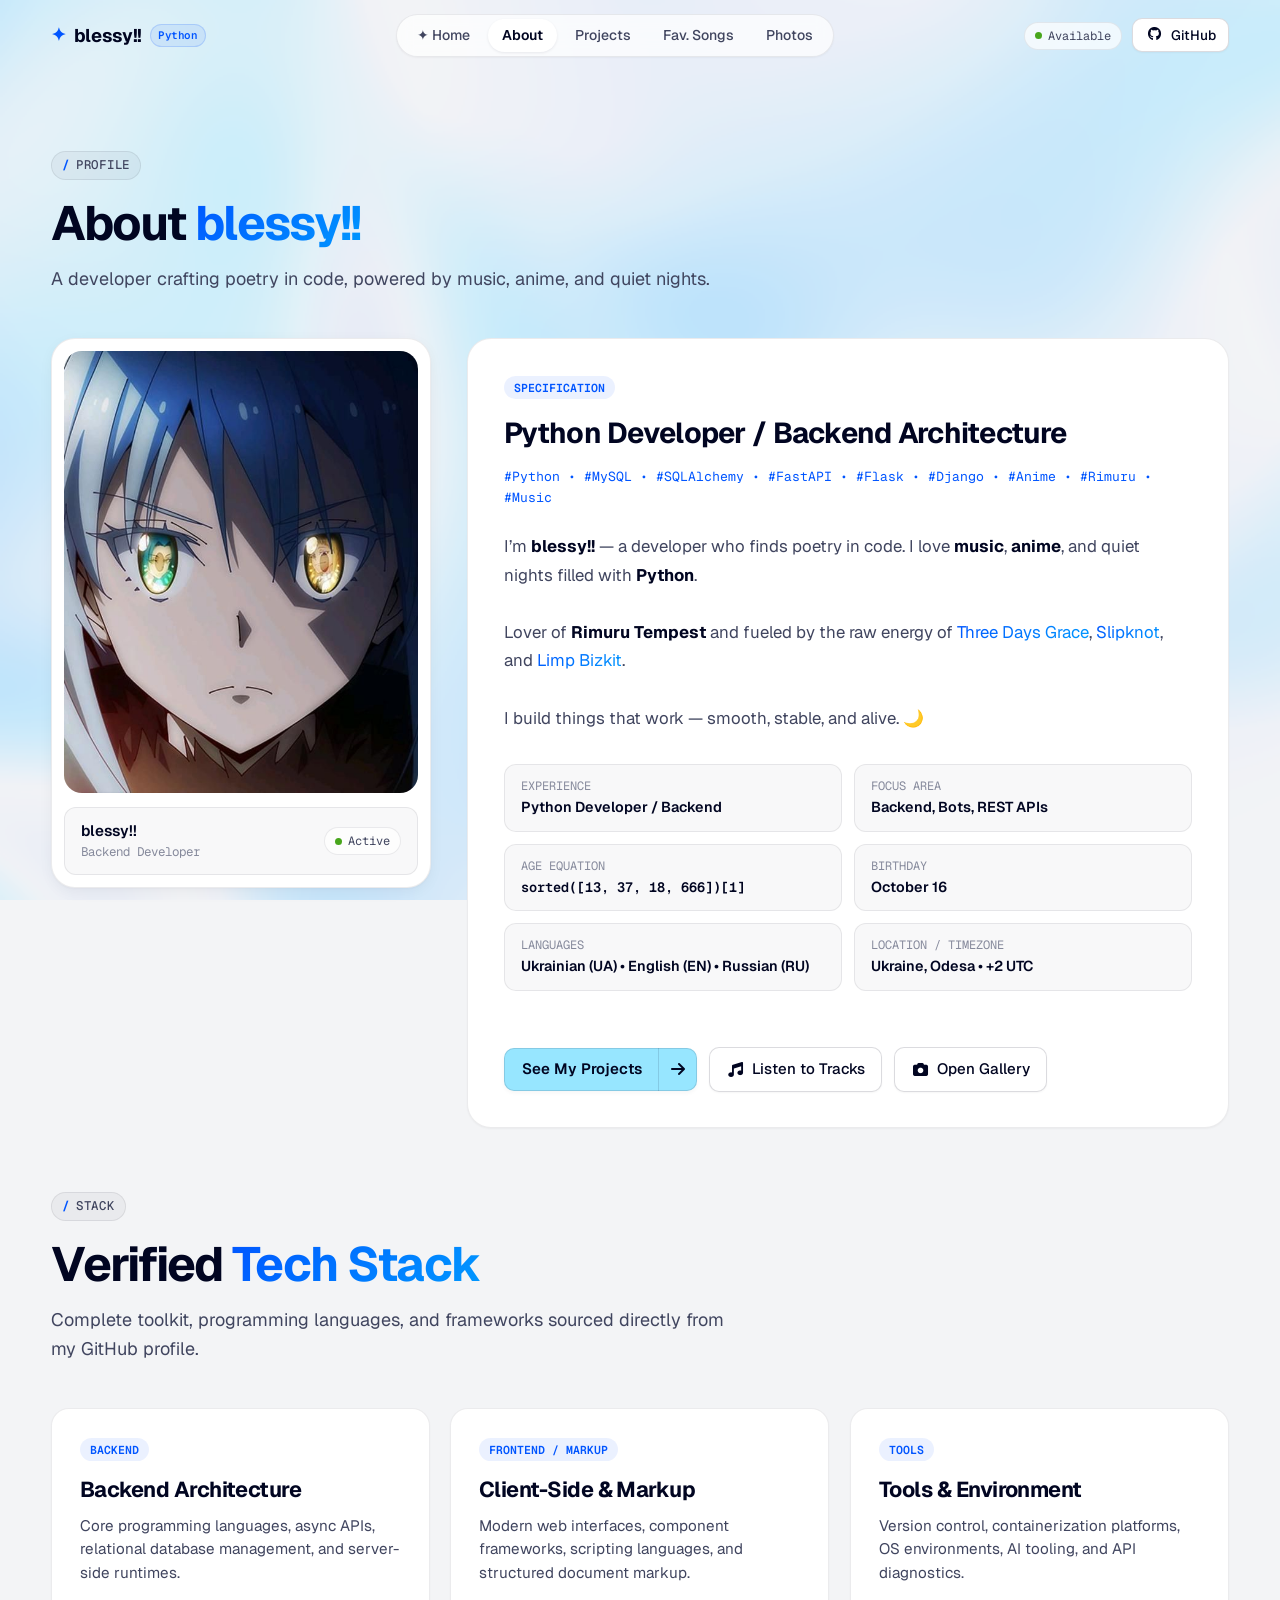
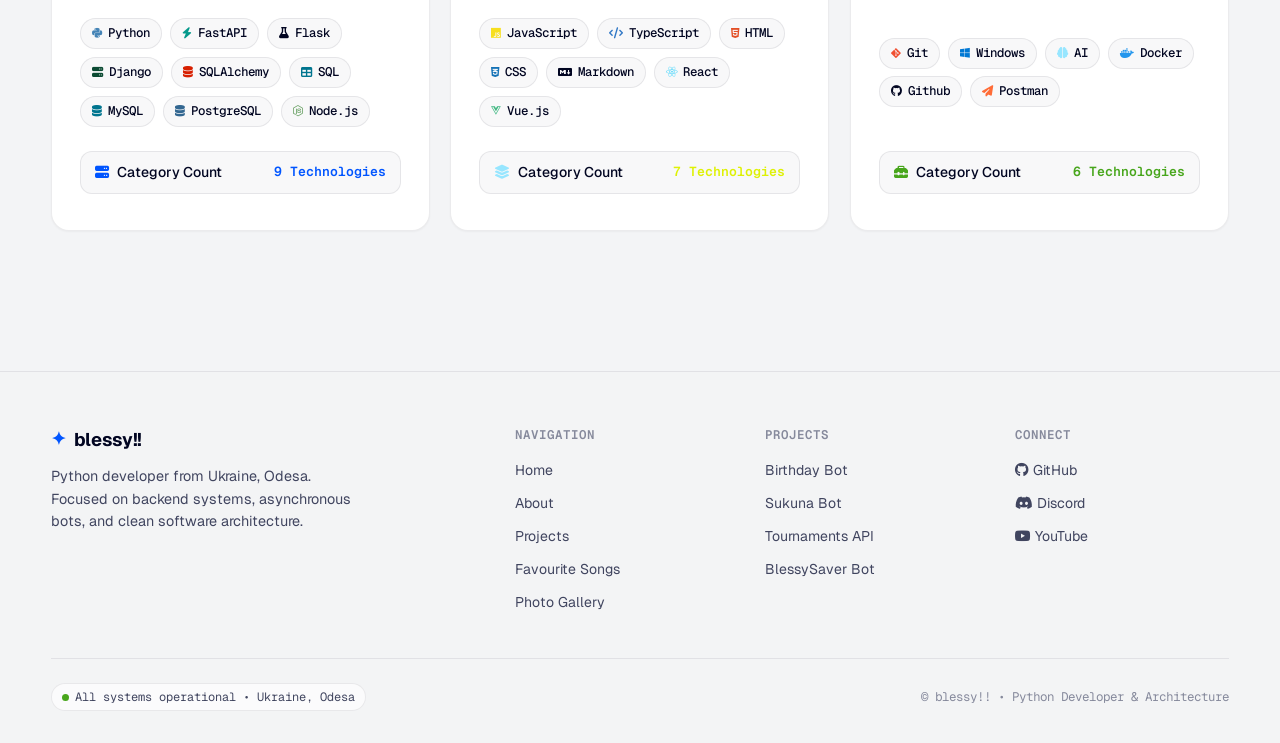
==== about.html @ d5ffc6f5 "first commit" ====
<!DOCTYPE html>
<html lang="ru">
<head>
  <meta charset="utf-8" />
  <meta name="viewport" content="width=device-width, initial-scale=1" />
  <link rel="icon" type="image/png" href="assets/gallery/favicon.png">
  <title>About • blessy!! — Python Developer</title>
  <meta name="description" content="Biography, core stack, and background of Python developer blessy!!." />
  <link rel="preconnect" href="https://fonts.googleapis.com">
  <link rel="preconnect" href="https://fonts.gstatic.com" crossorigin>
  <link href="https://fonts.googleapis.com/css2?family=Geist+Mono:wght@400;600&family=Geist:wght@400;500;600;700;800&display=swap" rel="stylesheet">
  <link rel="stylesheet" href="style.css" />
  <link rel="stylesheet" href="https://cdnjs.cloudflare.com/ajax/libs/font-awesome/6.5.0/css/all.min.css">
</head>
<body>
  <canvas id="bg-canvas" aria-hidden="true"></canvas>

  <header class="site-header">
    <div class="container nav">
      <a href="index.html" class="brand">
        <span class="brand-symbol">✦</span>
        <span>blessy!!</span>
        <span class="brand-badge">Python</span>
      </a>

      <button class="burger" aria-label="Открыть меню">
        <span></span><span></span><span></span>
      </button>

      <ul class="nav-links">
        <li><a class="nav-link" href="index.html">✦ Home</a></li>
        <li><a class="nav-link active" href="about.html">About</a></li>
        <li><a class="nav-link" href="projects.html">Projects</a></li>
        <li><a class="nav-link" href="songs.html">Fav. Songs</a></li>
        <li><a class="nav-link" href="gallery.html">Photos</a></li>
      </ul>

      <div class="nav-right">
        <div class="nav-status">
          <span class="pulse-dot"></span>
          <span>Available</span>
        </div>
        <a href="https://github.com/blxssvdd" target="_blank" rel="noopener" class="ha-outline" style="padding: 6px 12px; font-size: 0.85rem;">
          <span class="ha-outline-icon"><i class="fa-brands fa-github"></i></span>
          <span>GitHub</span>
        </a>
      </div>
    </div>
  </header>

  <main>
    <section class="section">
      <div class="container">
        <div class="section-head">
          <span class="section-tag"><span class="slash">/</span>profile</span>
          <h1 class="section-title">About <span class="accent">blessy!!</span></h1>
          <p class="subtitle">A developer crafting poetry in code, powered by music, anime, and quiet nights.</p>
        </div>

        <div class="about-grid">
          <!-- Left Column: Photo & Quick Status Card -->
          <div class="about-photo-wrapper">
            <div class="about-photo-inner">
              <img src="assets/gallery/94d133b1123334506193a74283335c44.jpg" alt="blessy!! Profile" loading="lazy" decoding="async">
            </div>
            <div class="about-status-card">
              <div>
                <div style="font-weight: 600; font-size: 0.95rem;">blessy!!</div>
                <div style="font-family: var(--font-mono); font-size: 0.78rem; color: var(--text-muted);">Backend Developer</div>
              </div>
              <div class="nav-status">
                <span class="pulse-dot"></span>
                <span>Active</span>
              </div>
            </div>
          </div>

          <!-- Right Column: Info & Facts Bento Card -->
          <div class="about-card">
            <span class="bento-tag">SPECIFICATION</span>
            <h2 style="font-size: 1.8rem; font-weight: 700; letter-spacing: -0.025em; margin-bottom: 12px;">
              Python Developer / Backend Architecture
            </h2>

            <div class="about-tags">
              #Python • #MySQL • #SQLAlchemy • #FastAPI • #Flask • #Django • #Anime • #Rimuru • #Music
            </div>

            <div class="about-bio">
              I’m <strong>blessy!!</strong> — a developer who finds poetry in code.
              I love <strong>music</strong>, <strong>anime</strong>, and quiet nights filled with <strong>Python</strong>.
              <br><br>
              Lover of <strong>Rimuru Tempest</strong> and fueled by the raw energy of
              <span class="accent">Three Days Grace</span>, <span class="accent">Slipknot</span>, and <span class="accent">Limp Bizkit</span>.
              <br><br>
              I build things that work — smooth, stable, and alive. 🌙
            </div>

            <!-- Structured Facts Grid -->
            <ul class="facts-grid">
              <li class="fact-item">
                <div class="fact-label">Experience</div>
                <div class="fact-val">Python Developer / Backend</div>
              </li>
              <li class="fact-item">
                <div class="fact-label">Focus Area</div>
                <div class="fact-val">Backend, Bots, REST APIs</div>
              </li>
              <li class="fact-item">
                <div class="fact-label">Age Equation</div>
                <div class="fact-val" style="font-family: var(--font-mono); font-size: 0.85rem;">sorted([13, 37, 18, 666])[1]</div>
              </li>
              <li class="fact-item">
                <div class="fact-label">Birthday</div>
                <div class="fact-val">October 16</div>
              </li>
              <li class="fact-item">
                <div class="fact-label">Languages</div>
                <div class="fact-val">Ukrainian (UA) • English (EN) • Russian (RU)</div>
              </li>
              <li class="fact-item">
                <div class="fact-label">Location / Timezone</div>
                <div class="fact-val">Ukraine, Odesa • +2 UTC</div>
              </li>
            </ul>

            <div class="ha-row" style="margin-top: 28px;">
              <a href="projects.html" class="ha-split">
                <span class="ha-main"><span>See My Projects</span></span>
                <span class="ha-divider" aria-hidden="true"></span>
                <span class="ha-caret" style="pointer-events: none;"><i class="fa-solid fa-arrow-right"></i></span>
              </a>
              <a href="songs.html" class="ha-outline">
                <span class="ha-outline-icon"><i class="fa-solid fa-music"></i></span>
                <span>Listen to Tracks</span>
              </a>
              <a href="gallery.html" class="ha-outline">
                <span class="ha-outline-icon"><i class="fa-solid fa-camera"></i></span>
                <span>Open Gallery</span>
              </a>
            </div>
          </div>
        </div>

        <!-- Verified Tech Stack Section (from GitHub Profile) -->
        <div style="margin-top: 64px;" id="stack">
          <div class="section-head">
            <span class="section-tag"><span class="slash">/</span>stack</span>
            <h2 class="section-title">Verified <span class="accent">Tech Stack</span></h2>
            <p class="subtitle">Complete toolkit, programming languages, and frameworks sourced directly from my GitHub profile.</p>
          </div>

          <div class="bento-grid">
            <!-- 1. BACKEND (9 technologies) -->
            <div class="bento-card col-4">
              <div class="bento-header">
                <span class="bento-tag">BACKEND</span>
                <h3 class="bento-title">Backend Architecture</h3>
                <p class="bento-desc">Core programming languages, async APIs, relational database management, and server-side runtimes.</p>
              </div>
              <div class="pill-cloud">
                <span class="tech-pill"><i class="fa-brands fa-python" style="color: #4584b6;"></i> Python</span>
                <span class="tech-pill"><i class="fa-solid fa-bolt" style="color: #05998b;"></i> FastAPI</span>
                <span class="tech-pill"><i class="fa-solid fa-flask" style="color: var(--text-main);"></i> Flask</span>
                <span class="tech-pill"><i class="fa-solid fa-server" style="color: #0c4b33;"></i> Django</span>
                <span class="tech-pill"><i class="fa-solid fa-database" style="color: #d71f00;"></i> SQLAlchemy</span>
                <span class="tech-pill"><i class="fa-solid fa-table" style="color: #00758f;"></i> SQL</span>
                <span class="tech-pill"><i class="fa-solid fa-database" style="color: #00758f;"></i> MySQL</span>
                <span class="tech-pill"><i class="fa-solid fa-database" style="color: #336791;"></i> PostgreSQL</span>
                <span class="tech-pill"><i class="fa-brands fa-node-js" style="color: #68a063;"></i> Node.js</span>
              </div>
              <div class="metric-row" style="margin-top: 24px;">
                <span class="metric-name"><i class="fa-solid fa-server" style="color: var(--accent-blue);"></i> Category Count</span>
                <span class="metric-val blue">9 Technologies</span>
              </div>
            </div>

            <!-- 2. FRONTEND / MARKUP (7 technologies) -->
            <div class="bento-card col-4">
              <div class="bento-header">
                <span class="bento-tag">FRONTEND / MARKUP</span>
                <h3 class="bento-title">Client-Side & Markup</h3>
                <p class="bento-desc">Modern web interfaces, component frameworks, scripting languages, and structured document markup.</p>
              </div>
              <div class="pill-cloud">
                <span class="tech-pill"><i class="fa-brands fa-js" style="color: #f7df1e;"></i> JavaScript</span>
                <span class="tech-pill"><i class="fa-solid fa-code" style="color: #3178c6;"></i> TypeScript</span>
                <span class="tech-pill"><i class="fa-brands fa-html5" style="color: #e34f26;"></i> HTML</span>
                <span class="tech-pill"><i class="fa-brands fa-css3-alt" style="color: #1572b6;"></i> CSS</span>
                <span class="tech-pill"><i class="fa-brands fa-markdown" style="color: var(--text-main);"></i> Markdown</span>
                <span class="tech-pill"><i class="fa-brands fa-react" style="color: #61dafb;"></i> React</span>
                <span class="tech-pill"><i class="fa-brands fa-vuejs" style="color: #42b883;"></i> Vue.js</span>
              </div>
              <div class="metric-row" style="margin-top: 24px;">
                <span class="metric-name"><i class="fa-solid fa-layer-group" style="color: var(--accent-cyan);"></i> Category Count</span>
                <span class="metric-val lime">7 Technologies</span>
              </div>
            </div>

            <!-- 3. TOOLS (6 technologies) -->
            <div class="bento-card col-4">
              <div class="bento-header">
                <span class="bento-tag">TOOLS</span>
                <h3 class="bento-title">Tools & Environment</h3>
                <p class="bento-desc">Version control, containerization platforms, OS environments, AI tooling, and API diagnostics.</p>
              </div>
              <div class="pill-cloud">
                <span class="tech-pill"><i class="fa-brands fa-git-alt" style="color: #f05032;"></i> Git</span>
                <span class="tech-pill"><i class="fa-brands fa-windows" style="color: #0078d4;"></i> Windows</span>
                <span class="tech-pill"><i class="fa-solid fa-brain" style="color: var(--accent-cyan);"></i> AI</span>
                <span class="tech-pill"><i class="fa-brands fa-docker" style="color: #2496ed;"></i> Docker</span>
                <span class="tech-pill"><i class="fa-brands fa-github" style="color: var(--text-main);"></i> Github</span>
                <span class="tech-pill"><i class="fa-solid fa-paper-plane" style="color: #ff6c37;"></i> Postman</span>
              </div>
              <div class="metric-row" style="margin-top: 24px;">
                <span class="metric-name"><i class="fa-solid fa-toolbox" style="color: var(--accent-green);"></i> Category Count</span>
                <span class="metric-val green">6 Technologies</span>
              </div>
            </div>
          </div>
        </div>
      </div>
    </section>
  </main>

  <!-- Lightbox Viewer -->
  <div class="lightbox" id="lightbox" aria-hidden="true" role="dialog" aria-label="Просмотр фотографии">
    <button class="lb-close" aria-label="Закрыть просмотр"><i class="fa-solid fa-xmark"></i></button>
    <div class="lb-stage">
      <img class="lb-img" src="" alt="Enlarged photo">
      <div class="lb-info">
        <div class="lb-counter"></div>
        <div class="lb-caption"></div>
      </div>
    </div>
  </div>

  <footer class="site-footer">
    <div class="container">
      <div class="footer-grid">
        <div class="footer-brand">
          <a href="index.html" class="brand">
            <span class="brand-symbol">✦</span>
            <span>blessy!!</span>
          </a>
          <p class="footer-bio">
            Python developer from Ukraine, Odesa. Focused on backend systems, asynchronous bots, and clean software architecture.
          </p>
        </div>

        <div>
          <h4 class="footer-title">Navigation</h4>
          <ul class="footer-links">
            <li><a href="index.html">Home</a></li>
            <li><a href="about.html">About</a></li>
            <li><a href="projects.html">Projects</a></li>
            <li><a href="songs.html">Favourite Songs</a></li>
            <li><a href="gallery.html">Photo Gallery</a></li>
          </ul>
        </div>

        <div>
          <h4 class="footer-title">Projects</h4>
          <ul class="footer-links">
            <li><a href="https://t.me/BirthdayCountdownBot_bot" target="_blank" rel="noopener">Birthday Bot</a></li>
            <li><a href="https://discord.com/oauth2/authorize?client_id=1094355452797669436" target="_blank" rel="noopener">Sukuna Bot</a></li>
            <li><a href="https://github.com/blxssvdd/Tournaments-Manager-API" target="_blank" rel="noopener">Tournaments API</a></li>
            <li><a href="https://t.me/blessysaver_bot" target="_blank" rel="noopener">BlessySaver Bot</a></li>
          </ul>
        </div>

        <div>
          <h4 class="footer-title">Connect</h4>
          <ul class="footer-links">
            <li><a href="https://github.com/blxssvdd" target="_blank" rel="noopener"><i class="fa-brands fa-github"></i> GitHub</a></li>
            <li><a href="https://discord.com/users/1007074248621301880" target="_blank" rel="noopener"><i class="fa-brands fa-discord"></i> Discord</a></li>
            <li><a href="https://www.youtube.com/@blxssvdd" target="_blank" rel="noopener"><i class="fa-brands fa-youtube"></i> YouTube</a></li>
          </ul>
        </div>
      </div>

      <div class="footer-bottom">
        <div class="nav-status">
          <span class="pulse-dot"></span>
          <span>All systems operational • Ukraine, Odesa</span>
        </div>
        <div class="footer-meta">
          <span>© blessy!! • Python Developer & Architecture</span>
        </div>
      </div>
    </div>
  </footer>

  <script src="script.js"></script>
</body>
</html>
---- style.css ----
/* ==========================================================================
   blessy!! • Portfolio Design System
   ========================================================================== */

@import url('https://fonts.googleapis.com/css2?family=Geist+Mono:wght@400;600&family=Geist:wght@400;500;600;700;800&display=swap');

:root {
  /* Color Tokens */
  --bg-canvas: #f3f4f6;
  --bg-page: #f3f4f6;
  --surface: #ffffff;
  --surface-alt: #f8f8f9;
  --surface-subtle: #f0f2f5;
  --surface-dark: #010521;
  --surface-dark-card: #0d122b;
  --surface-dark-border: rgba(255, 255, 255, 0.1);

  /* Typography Colors */
  --text-main: #010521;
  --text-secondary: #40455f;
  --text-muted: #868a9c;
  --text-light: #ffffff;
  --text-light-muted: #9ba1b6;

  /* Accent Tokens */
  --accent-cyan: #97e6ff;
  --accent-cyan-soft: #c7dbff;
  --accent-blue: #0055ff;
  --accent-blue-deep: #0041be;
  --accent-green: #48a61c;
  --accent-green-glow: rgba(72, 166, 28, 0.35);
  --accent-lime: #def105;
  --accent-orange: #ff3f1d;

  /* Borders & Dividers */
  --border: rgba(1, 5, 33, 0.08);
  --border-subtle: rgba(1, 5, 33, 0.04);
  --border-strong: rgba(1, 5, 33, 0.14);

  /* Shadows */
  --shadow-sm: 0 1px 2px rgba(1, 5, 33, 0.04);
  --shadow-md: 0 4px 16px -2px rgba(1, 5, 33, 0.06), 0 1px 3px rgba(1, 5, 33, 0.04);
  --shadow-lg: 0 12px 36px -6px rgba(1, 5, 33, 0.09), 0 2px 6px rgba(1, 5, 33, 0.04);
  --shadow-mockup: 0 25px 60px -15px rgba(1, 5, 33, 0.18), 0 0 0 1px rgba(1, 5, 33, 0.08);

  /* Radiuses */
  --radius-xs: 6px;
  --radius-sm: 8px;
  --radius-md: 12px;
  --radius-lg: 18px;
  --radius-xl: 24px;
  --radius-pill: 9999px;

  /* Transitions */
  --ease-spring: cubic-bezier(0.16, 1, 0.3, 1);
  --transition-fast: 0.15s ease;
  --transition-normal: 0.25s var(--ease-spring);
  --transition-smooth: 0.4s var(--ease-spring);

  /* Font Families */
  --font-sans: 'Geist', -apple-system, BlinkMacSystemFont, 'Segoe UI', Roboto, 'Inter', sans-serif;
  --font-mono: 'Geist Mono', 'SFMono-Regular', Consolas, 'Liberation Mono', Menlo, monospace;
}

/* Reset & Box Sizing */
*, *::before, *::after {
  box-sizing: border-box;
  margin: 0;
  padding: 0;
}

html {
  font-size: 16px;
  scroll-behavior: smooth;
  -webkit-font-smoothing: antialiased;
  -moz-osx-font-smoothing: grayscale;
}

body {
  min-height: 100vh;
  background-color: var(--bg-canvas);
  color: var(--text-main);
  font-family: var(--font-sans);
  line-height: 1.5;
  overflow-x: hidden;
  position: relative;
}

/* Background Canvas: Optimized WebGL Wave Shader */
#bg-canvas {
  position: fixed;
  inset: 0;
  width: 100vw;
  height: 100vh;
  z-index: 0;
  pointer-events: none;
  opacity: 0.75;
  image-rendering: auto;
  transform: translateZ(0);
  will-change: transform;
}

main, header, footer, .section {
  position: relative;
  z-index: 1;
}

a {
  color: inherit;
  text-decoration: none;
}

button {
  font-family: inherit;
  border: none;
  background: none;
  cursor: pointer;
}

img {
  max-width: 100%;
  height: auto;
  display: block;
}

/* Layout Container */
.container {
  width: min(1180px, 92%);
  margin: 0 auto;
}

.section {
  padding: 80px 0;
}

@media (max-width: 768px) {
  .section {
    padding: 56px 0;
  }
}

/* Section Header & Chips */
.section-tag {
  display: inline-flex;
  align-items: center;
  gap: 6px;
  font-family: var(--font-mono);
  font-size: 0.78rem;
  font-weight: 500;
  text-transform: uppercase;
  letter-spacing: 0.06em;
  color: var(--text-secondary);
  background: rgba(1, 5, 33, 0.04);
  border: 1px solid var(--border);
  padding: 4px 10px;
  border-radius: var(--radius-pill);
  margin-bottom: 16px;
}

.section-tag .slash {
  color: var(--accent-blue);
  font-weight: 700;
}

.section-head {
  margin-bottom: 44px;
}

.section-head.center {
  text-align: center;
}

.section-head.center .section-tag {
  margin-left: auto;
  margin-right: auto;
}

.section-title, .fx-title {
  font-size: clamp(2rem, 4vw, 3rem);
  font-weight: 700;
  letter-spacing: -0.035em;
  line-height: 1.15;
  color: var(--text-main);
  margin-bottom: 14px;
}

.subtitle {
  font-size: 1.125rem;
  color: var(--text-secondary);
  max-width: 680px;
  line-height: 1.6;
}

.section-head.center .subtitle {
  margin-left: auto;
  margin-right: auto;
}

.accent {
  color: var(--accent-blue);
  background: linear-gradient(135deg, var(--accent-blue) 0%, #0099ff 100%);
  -webkit-background-clip: text;
  -webkit-text-fill-color: transparent;
}

/* ==========================================================================
   Navigation Header (Floating Glass Navbar)
   ========================================================================== */
.site-header {
  position: sticky;
  top: 0;
  z-index: 100;
  padding: 14px 0;
  transition: padding var(--transition-normal);
  transform: translateZ(0);
  will-change: transform;
}

.site-header::before {
  content: "";
  position: absolute;
  inset: 0;
  background: rgba(243, 244, 246, 0.82);
  backdrop-filter: blur(18px) saturate(160%);
  -webkit-backdrop-filter: blur(18px) saturate(160%);
  border-bottom: 1px solid var(--border);
  z-index: -1;
  opacity: 0;
  transition: opacity var(--transition-fast);
  transform: translateZ(0);
}

body.scrolled .site-header::before {
  opacity: 1;
}

body.scrolled .site-header {
  padding: 10px 0;
}

.nav {
  display: flex;
  align-items: center;
  justify-content: space-between;
}

.brand {
  display: inline-flex;
  align-items: center;
  gap: 8px;
  font-weight: 700;
  font-size: 1.15rem;
  letter-spacing: -0.02em;
  color: var(--text-main);
  transition: opacity var(--transition-fast);
}

.brand:hover {
  opacity: 0.8;
}

.brand-symbol {
  color: var(--accent-blue);
  font-size: 1.1rem;
}

.brand-badge {
  font-family: var(--font-mono);
  font-size: 0.68rem;
  font-weight: 600;
  padding: 2px 7px;
  background: rgba(0, 85, 255, 0.08);
  color: var(--accent-blue);
  border: 1px solid rgba(0, 85, 255, 0.16);
  border-radius: var(--radius-pill);
}

/* Center Navigation Pill Container */
.nav-links {
  display: flex;
  align-items: center;
  gap: 4px;
  list-style: none;
  background: rgba(255, 255, 255, 0.7);
  border: 1px solid var(--border);
  padding: 4px 6px;
  border-radius: var(--radius-pill);
  box-shadow: var(--shadow-sm);
  backdrop-filter: blur(8px);
}

.nav-link {
  display: inline-flex;
  align-items: center;
  gap: 6px;
  font-size: 0.88rem;
  font-weight: 500;
  color: var(--text-secondary);
  padding: 6px 14px;
  border-radius: var(--radius-pill);
  transition: color var(--transition-fast), background-color var(--transition-fast);
}

.nav-link:hover {
  color: var(--text-main);
  background: rgba(1, 5, 33, 0.04);
}

.nav-link.active {
  color: var(--text-main);
  background: var(--surface);
  box-shadow: 0 1px 3px rgba(1, 5, 33, 0.08);
  font-weight: 600;
}

.nav-right {
  display: flex;
  align-items: center;
  gap: 10px;
}

.nav-status {
  display: inline-flex;
  align-items: center;
  gap: 6px;
  font-family: var(--font-mono);
  font-size: 0.75rem;
  color: var(--text-secondary);
  padding: 4px 10px;
  background: rgba(255, 255, 255, 0.7);
  border: 1px solid var(--border);
  border-radius: var(--radius-pill);
}

.pulse-dot {
  width: 7px;
  height: 7px;
  border-radius: 50%;
  background-color: var(--accent-green);
  box-shadow: 0 0 0 0 var(--accent-green-glow);
  animation: pulseGreen 2s infinite;
}

@keyframes pulseGreen {
  0% {
    box-shadow: 0 0 0 0 var(--accent-green-glow);
  }
  70% {
    box-shadow: 0 0 0 6px rgba(72, 166, 28, 0);
  }
  100% {
    box-shadow: 0 0 0 0 rgba(72, 166, 28, 0);
  }
}

/* Burger Toggle for Mobile */
.burger {
  display: none;
  flex-direction: column;
  justify-content: center;
  align-items: center;
  width: 40px;
  height: 40px;
  background: var(--surface);
  border: 1px solid var(--border);
  border-radius: var(--radius-sm);
  gap: 5px;
  cursor: pointer;
  z-index: 105;
}

.burger span {
  display: block;
  width: 18px;
  height: 2px;
  background-color: var(--text-main);
  border-radius: 2px;
  transition: transform var(--transition-fast), opacity var(--transition-fast);
}

.burger.active span:nth-child(1) {
  transform: translateY(7px) rotate(45deg);
}
.burger.active span:nth-child(2) {
  opacity: 0;
}
.burger.active span:nth-child(3) {
  transform: translateY(-7px) rotate(-45deg);
}

@media (max-width: 860px) {
  .burger {
    display: flex;
  }

  .nav-right .nav-status {
    display: none;
  }

  .nav-links {
    position: fixed;
    top: 70px;
    left: 4%;
    right: 4%;
    flex-direction: column;
    align-items: stretch;
    background: rgba(255, 255, 255, 0.98);
    backdrop-filter: blur(24px);
    border: 1px solid var(--border-strong);
    border-radius: var(--radius-lg);
    box-shadow: var(--shadow-lg);
    padding: 12px;
    gap: 4px;
    opacity: 0;
    pointer-events: none;
    transform: translateY(-10px);
    transition: transform var(--transition-normal), opacity var(--transition-normal);
    z-index: 99;
  }

  .nav-links.open {
    opacity: 1;
    pointer-events: auto;
    transform: translateY(0);
  }

  .nav-link {
    padding: 12px 16px;
    border-radius: var(--radius-md);
    font-size: 1rem;
  }
}

/* ==========================================================================
   Signature Action Buttons (.ha-split, .ha-outline, etc.)
   ========================================================================== */
.ha-row {
  display: inline-flex;
  align-items: center;
  gap: 12px;
  flex-wrap: wrap;
}

/* Split Button (Cyan hero button with platform caret) */
.ha-split {
  position: relative;
  display: inline-flex;
  align-items: stretch;
  border-radius: 10px;
  background-color: var(--accent-cyan);
  box-shadow: inset 0 0 0 1px rgba(1, 5, 33, 0.12), 0 2px 4px rgba(1, 5, 33, 0.04);
  transition: transform var(--transition-fast), background-color var(--transition-fast), box-shadow var(--transition-fast);
  will-change: transform;
}

.ha-split:hover {
  background-color: #8be1ff;
  box-shadow: inset 0 0 0 1px rgba(1, 5, 33, 0.18), 0 4px 12px rgba(151, 230, 255, 0.4);
  transform: translateY(-1px);
}

.ha-main {
  display: flex;
  align-items: center;
  gap: 8px;
  padding: 10px 16px 10px 18px;
  text-decoration: none;
  font-weight: 600;
  font-size: 0.94rem;
  color: var(--text-main);
  border-radius: 10px 0 0 10px;
}

.ha-divider {
  width: 1px;
  background-color: rgba(1, 5, 33, 0.12);
}

.ha-caret {
  display: flex;
  align-items: center;
  justify-content: center;
  padding: 0 12px;
  background: transparent;
  cursor: pointer;
  border-radius: 0 10px 10px 0;
  transition: background-color var(--transition-fast);
}

.ha-caret:hover {
  background-color: rgba(1, 5, 33, 0.06);
}

.ha-caret svg {
  fill: var(--text-main);
  transition: transform var(--transition-fast);
}

.ha-caret.active svg {
  transform: rotate(180deg);
}

/* Dropdown Menu for Caret */
.ha-menu {
  position: absolute;
  top: calc(100% + 8px);
  left: 0;
  min-width: 200px;
  background: var(--surface);
  border: 1px solid var(--border-strong);
  border-radius: var(--radius-md);
  box-shadow: var(--shadow-lg);
  padding: 6px;
  display: none;
  flex-direction: column;
  gap: 2px;
  z-index: 50;
  animation: fadeInMenu 0.18s ease-out;
}

.ha-menu.open {
  display: flex;
}

@keyframes fadeInMenu {
  from { opacity: 0; transform: translateY(-4px); }
  to { opacity: 1; transform: translateY(0); }
}

.ha-menu-item {
  display: flex;
  align-items: center;
  gap: 10px;
  padding: 8px 12px;
  font-size: 0.88rem;
  font-weight: 500;
  color: var(--text-main);
  border-radius: var(--radius-xs);
  transition: background-color var(--transition-fast);
}

.ha-menu-item:hover {
  background: rgba(1, 5, 33, 0.05);
}

.ha-menu-item i {
  width: 16px;
  text-align: center;
  color: var(--accent-blue);
}

/* Outline Button (.ha-outline) */
.ha-outline {
  display: inline-flex;
  align-items: center;
  gap: 8px;
  padding: 10px 16px;
  background: var(--surface);
  border: 1px solid var(--border-strong);
  border-radius: 10px;
  font-size: 0.94rem;
  font-weight: 500;
  color: var(--text-main);
  box-shadow: var(--shadow-sm);
  transition: transform var(--transition-fast), background-color var(--transition-fast), border-color var(--transition-fast), box-shadow var(--transition-fast);
  will-change: transform;
}

.ha-outline:hover {
  background: var(--surface-alt);
  border-color: rgba(1, 5, 33, 0.22);
  transform: translateY(-1px);
  box-shadow: 0 4px 12px rgba(1, 5, 33, 0.06);
}

.ha-outline-icon {
  display: flex;
  align-items: center;
  justify-content: center;
  width: 18px;
  height: 18px;
}

.ha-outline-icon svg, .ha-outline-icon i {
  color: var(--text-main);
}

/* Secondary & Ghost Buttons */
.btn {
  display: inline-flex;
  align-items: center;
  justify-content: center;
  gap: 8px;
  padding: 9px 18px;
  font-size: 0.92rem;
  font-weight: 600;
  border-radius: 10px;
  background: var(--text-main);
  color: var(--surface);
  border: 1px solid transparent;
  transition: transform var(--transition-fast), background-color var(--transition-fast);
  will-change: transform;
}

.btn:hover {
  background: #101638;
  transform: translateY(-1px);
}

.btn.ghost {
  background: var(--surface);
  color: var(--text-main);
  border: 1px solid var(--border-strong);
  box-shadow: var(--shadow-sm);
}

.btn.ghost:hover {
  background: var(--surface-alt);
  border-color: rgba(1, 5, 33, 0.22);
}

.btn.accent-btn {
  background: var(--accent-cyan);
  color: var(--text-main);
  border: 1px solid rgba(1, 5, 33, 0.12);
}

.btn.accent-btn:hover {
  background: #8be1ff;
}

.icon-btn {
  display: inline-flex;
  align-items: center;
  gap: 8px;
  padding: 8px 14px;
  border-radius: var(--radius-pill);
  font-size: 0.88rem;
  font-weight: 500;
  color: var(--text-secondary);
  background: var(--surface);
  border: 1px solid var(--border);
  box-shadow: var(--shadow-sm);
  transition: transform var(--transition-fast), color var(--transition-fast), border-color var(--transition-fast);
  will-change: transform;
}

.icon-btn:hover {
  color: var(--text-main);
  border-color: rgba(1, 5, 33, 0.2);
  transform: translateY(-1px);
}

/* ==========================================================================
   Hero Section
   ========================================================================== */
.hero-section {
  padding: 70px 0 60px;
  text-align: center;
}

.hero-content {
  max-width: 840px;
  margin: 0 auto 48px;
}

.hero-tag {
  display: inline-flex;
  align-items: center;
  gap: 8px;
  font-family: var(--font-mono);
  font-size: 0.8rem;
  font-weight: 500;
  color: var(--text-secondary);
  background: rgba(255, 255, 255, 0.8);
  border: 1px solid var(--border);
  padding: 5px 14px;
  border-radius: var(--radius-pill);
  margin-bottom: 24px;
  box-shadow: var(--shadow-sm);
}

.hero-title {
  font-size: clamp(2.6rem, 5.8vw, 4.4rem);
  font-weight: 800;
  letter-spacing: -0.04em;
  line-height: 1.08;
  color: var(--text-main);
  margin-bottom: 22px;
}

.hero-title .title-muted {
  color: var(--text-muted);
}

.hero-desc {
  font-size: clamp(1.1rem, 2vw, 1.3rem);
  line-height: 1.55;
  color: var(--text-secondary);
  max-width: 660px;
  margin: 0 auto 32px;
}

.hero-actions {
  display: flex;
  align-items: center;
  justify-content: center;
  gap: 12px;
  flex-wrap: wrap;
  margin-bottom: 24px;
}

.hero-socials {
  display: flex;
  align-items: center;
  justify-content: center;
  gap: 8px;
  flex-wrap: wrap;
}

/* ==========================================================================
   App Mockup Preview Window
   ========================================================================== */
.mockup-container {
  max-width: 1040px;
  margin: 0 auto;
  perspective: 1200px;
}

.mockup-window {
  background: var(--surface-dark);
  border: 1px solid var(--border-strong);
  border-radius: var(--radius-lg);
  box-shadow: var(--shadow-mockup);
  overflow: hidden;
  text-align: left;
  position: relative;
  transition: transform var(--transition-smooth), box-shadow var(--transition-smooth);
  will-change: transform;
}

.mockup-window:hover {
  transform: translateY(-2px);
  box-shadow: 0 32px 70px -15px rgba(1, 5, 33, 0.22), 0 0 0 1px rgba(1, 5, 33, 0.1);
}

.mockup-topbar {
  display: flex;
  align-items: center;
  justify-content: space-between;
  padding: 12px 18px;
  background: rgba(255, 255, 255, 0.04);
  border-bottom: 1px solid var(--surface-dark-border);
}

.mockup-dots {
  display: flex;
  align-items: center;
  gap: 7px;
}

.mockup-dot {
  width: 11px;
  height: 11px;
  border-radius: 50%;
}
.mockup-dot.red { background: #ff5f56; }
.mockup-dot.yellow { background: #ffbd2e; }
.mockup-dot.green { background: #27c93f; }

.mockup-path {
  font-family: var(--font-mono);
  font-size: 0.78rem;
  color: var(--text-light-muted);
  display: flex;
  align-items: center;
  gap: 6px;
  background: rgba(255, 255, 255, 0.06);
  padding: 3px 12px;
  border-radius: var(--radius-pill);
}

.mockup-status {
  font-family: var(--font-mono);
  font-size: 0.75rem;
  color: var(--accent-green);
  display: flex;
  align-items: center;
  gap: 6px;
}

.mockup-body {
  display: grid;
  grid-template-columns: 240px 1fr;
  min-height: 380px;
}

@media (max-width: 820px) {
  .mockup-body {
    grid-template-columns: 1fr;
  }
}

.mockup-sidebar {
  background: rgba(255, 255, 255, 0.02);
  border-right: 1px solid var(--surface-dark-border);
  padding: 18px 16px;
  display: flex;
  flex-direction: column;
  gap: 16px;
}

.mockup-section-label {
  font-family: var(--font-mono);
  font-size: 0.7rem;
  font-weight: 600;
  text-transform: uppercase;
  color: var(--text-light-muted);
  letter-spacing: 0.08em;
  padding-left: 6px;
}

.mockup-nav-item {
  display: flex;
  align-items: center;
  justify-content: space-between;
  padding: 8px 10px;
  font-size: 0.85rem;
  color: #cdd3ea;
  border-radius: var(--radius-xs);
  transition: background-color var(--transition-fast), color var(--transition-fast);
}

.mockup-nav-item:hover, .mockup-nav-item.active {
  background: rgba(255, 255, 255, 0.08);
  color: #ffffff;
}

.mockup-badge {
  font-family: var(--font-mono);
  font-size: 0.68rem;
  padding: 1px 6px;
  border-radius: var(--radius-pill);
  background: rgba(0, 85, 255, 0.2);
  color: var(--accent-cyan);
}

.mockup-main {
  padding: 24px;
  background: #060919;
  display: flex;
  flex-direction: column;
  justify-content: space-between;
}

.mockup-code {
  font-family: var(--font-mono);
  font-size: 0.88rem;
  line-height: 1.7;
  color: #e2e8f0;
}

.code-line {
  display: flex;
  gap: 16px;
}

.code-num {
  color: #4b5563;
  user-select: none;
  min-width: 24px;
  text-align: right;
}

.kw { color: #ff7b72; font-weight: 600; }
.fn { color: #d2a8ff; }
.str { color: #a5d6ff; }
.comment { color: #8b949e; font-style: italic; }
.var { color: #79c0ff; }
.num { color: #def105; }

.mockup-mini-footer {
  margin-top: 24px;
  padding-top: 14px;
  border-top: 1px solid rgba(255, 255, 255, 0.08);
  display: flex;
  align-items: center;
  justify-content: space-between;
  font-family: var(--font-mono);
  font-size: 0.78rem;
  color: var(--text-light-muted);
}

.mockup-mini-footer .stat-pill {
  display: inline-flex;
  align-items: center;
  gap: 6px;
  background: rgba(255, 255, 255, 0.06);
  padding: 3px 10px;
  border-radius: var(--radius-pill);
  color: #fff;
}

/* ==========================================================================
   Bento Grid Layout System
   ========================================================================== */
.bento-grid {
  display: grid;
  grid-template-columns: repeat(12, 1fr);
  gap: 20px;
}

.bento-card {
  background: var(--surface);
  border: 1px solid var(--border);
  border-radius: var(--radius-lg);
  padding: 28px;
  position: relative;
  overflow: hidden;
  box-shadow: var(--shadow-sm);
  transition: transform var(--transition-normal), box-shadow var(--transition-normal), border-color var(--transition-fast);
  will-change: transform;
  display: flex;
  flex-direction: column;
  justify-content: space-between;
}

.bento-card:hover {
  border-color: rgba(1, 5, 33, 0.16);
  box-shadow: var(--shadow-md);
  transform: translateY(-2px);
}

.bento-card-dark {
  background: var(--surface-dark);
  color: var(--text-light);
  border-color: rgba(255, 255, 255, 0.1);
}

.bento-card-dark .bento-title {
  color: #ffffff;
}

.bento-card-dark .bento-desc {
  color: var(--text-light-muted);
}

.bento-card-dark:hover {
  border-color: rgba(255, 255, 255, 0.22);
}

/* Bento Column Spans */
.col-4 { grid-column: span 4; }
.col-5 { grid-column: span 5; }
.col-6 { grid-column: span 6; }
.col-7 { grid-column: span 7; }
.col-8 { grid-column: span 8; }
.col-12 { grid-column: span 12; }

@media (max-width: 960px) {
  .col-4, .col-5, .col-6, .col-7, .col-8 {
    grid-column: span 12;
  }
}

.bento-header {
  margin-bottom: 20px;
}

.bento-tag {
  display: inline-flex;
  align-items: center;
  gap: 6px;
  font-family: var(--font-mono);
  font-size: 0.72rem;
  font-weight: 600;
  text-transform: uppercase;
  color: var(--accent-blue);
  background: rgba(0, 85, 255, 0.08);
  padding: 3px 10px;
  border-radius: var(--radius-pill);
  margin-bottom: 12px;
}

.bento-title {
  font-size: 1.35rem;
  font-weight: 700;
  letter-spacing: -0.025em;
  color: var(--text-main);
  margin-bottom: 8px;
}

.bento-desc {
  font-size: 0.95rem;
  color: var(--text-secondary);
  line-height: 1.55;
}

.bento-visual {
  margin-top: 24px;
}

/* Micro-widgets inside Bento cards */
.metric-row {
  display: flex;
  align-items: center;
  justify-content: space-between;
  padding: 10px 14px;
  background: var(--surface-alt);
  border: 1px solid var(--border);
  border-radius: var(--radius-md);
  margin-bottom: 8px;
  font-size: 0.88rem;
}

.bento-card-dark .metric-row {
  background: rgba(255, 255, 255, 0.04);
  border-color: rgba(255, 255, 255, 0.08);
}

.metric-name {
  font-weight: 500;
  display: flex;
  align-items: center;
  gap: 8px;
}

.metric-val {
  font-family: var(--font-mono);
  font-weight: 600;
  font-size: 0.82rem;
}

.metric-val.green {
  color: var(--accent-green);
}

.metric-val.blue {
  color: var(--accent-blue);
}

.metric-val.lime {
  color: var(--accent-lime);
}

/* Tech Pills Grid */
.pill-cloud {
  display: flex;
  flex-wrap: wrap;
  gap: 8px;
  margin-top: 14px;
}

.tech-pill {
  display: inline-flex;
  align-items: center;
  gap: 6px;
  font-family: var(--font-mono);
  font-size: 0.78rem;
  font-weight: 500;
  padding: 5px 11px;
  background: var(--surface-alt);
  border: 1px solid var(--border);
  border-radius: var(--radius-pill);
  color: var(--text-main);
  transition: transform var(--transition-fast), border-color var(--transition-fast), background-color var(--transition-fast);
  will-change: transform;
}

.tech-pill:hover {
  background: var(--surface);
  border-color: rgba(1, 5, 33, 0.2);
  transform: translateY(-1px);
}

.tech-pill i {
  font-size: 0.9em;
  line-height: 1;
}

/* ==========================================================================
   Projects Section & Cards
   ========================================================================== */
.projects-grid {
  display: grid;
  grid-template-columns: repeat(auto-fill, minmax(340px, 1fr));
  gap: 24px;
}

@media (max-width: 480px) {
  .projects-grid {
    grid-template-columns: 1fr;
  }
}

.project-card {
  background: var(--surface);
  border: 1px solid var(--border);
  border-radius: var(--radius-lg);
  overflow: hidden;
  box-shadow: var(--shadow-sm);
  display: flex;
  flex-direction: column;
  transition: transform var(--transition-normal), box-shadow var(--transition-normal), border-color var(--transition-fast);
  will-change: transform;
  content-visibility: auto;
  contain-intrinsic-size: 0 380px;
}

.project-card:hover {
  border-color: rgba(1, 5, 33, 0.18);
  box-shadow: var(--shadow-lg);
  transform: translateY(-3px);
}

.project-thumb {
  position: relative;
  width: 100%;
  height: 200px;
  background: #0b1120;
  overflow: hidden;
}

.project-thumb img {
  width: 100%;
  height: 100%;
  object-fit: cover;
  transition: transform 0.4s ease;
}

.project-card:hover .project-thumb img {
  transform: scale(1.04);
}

.project-thumb-badge {
  position: absolute;
  top: 12px;
  right: 12px;
  font-family: var(--font-mono);
  font-size: 0.72rem;
  font-weight: 600;
  background: rgba(1, 5, 33, 0.75);
  color: #fff;
  padding: 3px 10px;
  border-radius: var(--radius-pill);
  backdrop-filter: blur(8px);
  border: 1px solid rgba(255, 255, 255, 0.15);
}

.project-body {
  padding: 24px;
  display: flex;
  flex-direction: column;
  flex-grow: 1;
  justify-content: space-between;
}

.project-body h3 {
  font-size: 1.25rem;
  font-weight: 700;
  letter-spacing: -0.02em;
  color: var(--text-main);
  margin-bottom: 8px;
}

.project-body p {
  font-size: 0.92rem;
  color: var(--text-secondary);
  line-height: 1.55;
  margin-bottom: 16px;
  flex-grow: 1;
}

.project-body .tags {
  display: flex;
  flex-wrap: wrap;
  gap: 6px;
  margin-bottom: 20px;
}

.project-body .tags span {
  font-family: var(--font-mono);
  font-size: 0.72rem;
  font-weight: 500;
  color: var(--accent-blue);
  background: rgba(0, 85, 255, 0.06);
  border: 1px solid rgba(0, 85, 255, 0.12);
  padding: 2px 8px;
  border-radius: var(--radius-xs);
}

.project-actions {
  display: flex;
  align-items: center;
  gap: 8px;
  flex-wrap: wrap;
}

/* ==========================================================================
   About Page & Bio Layout
   ========================================================================== */
.about-grid {
  display: grid;
  grid-template-columns: 380px 1fr;
  gap: 36px;
  align-items: start;
}

@media (max-width: 900px) {
  .about-grid {
    grid-template-columns: 1fr;
  }
}

.about-photo-wrapper {
  position: relative;
  background: var(--surface);
  border: 1px solid var(--border);
  border-radius: var(--radius-xl);
  padding: 12px;
  box-shadow: var(--shadow-md);
}

.about-photo-inner {
  border-radius: var(--radius-lg);
  overflow: hidden;
  position: relative;
  aspect-ratio: 4/5;
  background: #010521;
}

.about-photo-inner img {
  width: 100%;
  height: 100%;
  object-fit: cover;
  transition: transform 0.3s ease;
}

.about-photo-inner img:hover {
  transform: scale(1.02);
}

.about-status-card {
  margin-top: 14px;
  background: var(--surface-alt);
  border: 1px solid var(--border);
  border-radius: var(--radius-md);
  padding: 12px 16px;
  display: flex;
  align-items: center;
  justify-content: space-between;
}

.about-card {
  background: var(--surface);
  border: 1px solid var(--border);
  border-radius: var(--radius-xl);
  padding: 36px;
  box-shadow: var(--shadow-sm);
}

@media (max-width: 600px) {
  .about-card {
    padding: 24px;
  }
}

.about-tags {
  font-family: var(--font-mono);
  font-size: 0.82rem;
  color: var(--accent-blue);
  margin-bottom: 24px;
  line-height: 1.6;
}

.facts-grid {
  display: grid;
  grid-template-columns: repeat(2, 1fr);
  gap: 12px;
  margin: 24px 0 28px;
  list-style: none;
}

@media (max-width: 640px) {
  .facts-grid {
    grid-template-columns: 1fr;
  }
}

.fact-item {
  background: var(--surface-alt);
  border: 1px solid var(--border);
  border-radius: var(--radius-md);
  padding: 12px 16px;
  font-size: 0.9rem;
}

.fact-label {
  font-family: var(--font-mono);
  font-size: 0.75rem;
  color: var(--text-muted);
  text-transform: uppercase;
  margin-bottom: 2px;
}

.fact-val {
  font-weight: 600;
  color: var(--text-main);
}

.about-bio {
  font-size: 1.05rem;
  line-height: 1.7;
  color: var(--text-secondary);
  margin-bottom: 32px;
}

.about-bio strong {
  color: var(--text-main);
}

/* ==========================================================================
   Favourite Songs Music Player
   ========================================================================== */
.now-playing-banner {
  background: var(--surface-dark);
  color: #fff;
  border-radius: var(--radius-lg);
  padding: 18px 24px;
  margin-bottom: 36px;
  display: flex;
  align-items: center;
  justify-content: space-between;
  border: 1px solid var(--surface-dark-border);
  box-shadow: var(--shadow-mockup);
  cursor: pointer;
  transition: transform var(--transition-fast), border-color var(--transition-fast);
  will-change: transform;
}

.now-playing-banner:hover {
  border-color: rgba(255, 255, 255, 0.22);
}

.now-playing-left {
  display: flex;
  align-items: center;
  gap: 16px;
}

.now-playing-disc {
  width: 44px;
  height: 44px;
  border-radius: 50%;
  background: radial-gradient(circle, #2d3748 30%, #000 70%);
  border: 2px solid rgba(255, 255, 255, 0.2);
  display: flex;
  align-items: center;
  justify-content: center;
  animation: spinDisc 6s linear infinite;
  animation-play-state: paused;
  will-change: transform;
}

.now-playing-disc.playing {
  animation-play-state: running;
}

@keyframes spinDisc {
  to { transform: rotate(360deg); }
}

.disc-center {
  width: 12px;
  height: 12px;
  background: var(--accent-cyan);
  border-radius: 50%;
}

.now-playing-info h4 {
  font-size: 0.95rem;
  font-weight: 600;
}

.now-playing-info p {
  font-family: var(--font-mono);
  font-size: 0.75rem;
  color: var(--text-light-muted);
}

.songs-category {
  margin-bottom: 48px;
}

.songs-category-head {
  margin-bottom: 20px;
  display: flex;
  align-items: baseline;
  gap: 12px;
  flex-wrap: wrap;
}

.category-title {
  font-size: 1.4rem;
  font-weight: 700;
  letter-spacing: -0.02em;
  color: var(--text-main);
}

.category-note {
  font-size: 0.9rem;
  color: var(--text-secondary);
}

.tracks-grid {
  display: grid;
  grid-template-columns: repeat(auto-fill, minmax(350px, 1fr));
  gap: 16px;
}

@media (max-width: 480px) {
  .tracks-grid {
    grid-template-columns: 1fr;
  }
}

.track-card {
  background: var(--surface);
  border: 1px solid var(--border);
  border-radius: var(--radius-md);
  padding: 16px;
  box-shadow: var(--shadow-sm);
  transition: transform var(--transition-normal), box-shadow var(--transition-normal), border-color var(--transition-fast), background-color var(--transition-fast);
  will-change: transform;
  display: flex;
  flex-direction: column;
  gap: 12px;
  content-visibility: auto;
  contain-intrinsic-size: 0 110px;
}

.track-card:hover {
  border-color: rgba(1, 5, 33, 0.16);
  box-shadow: var(--shadow-md);
  transform: translateY(-2px);
}

.track-card.active-track {
  border-color: var(--accent-blue);
  background: #fbfdff;
}

.track-card-main {
  display: flex;
  align-items: center;
  gap: 14px;
}

.track-cover {
  width: 56px;
  height: 56px;
  border-radius: var(--radius-sm);
  background: var(--surface-subtle) var(--cover-image, '') center / cover no-repeat;
  flex-shrink: 0;
  border: 1px solid var(--border);
}

.track-meta {
  flex-grow: 1;
  min-width: 0;
}

.track-title {
  font-size: 0.95rem;
  font-weight: 600;
  color: var(--text-main);
  white-space: nowrap;
  overflow: hidden;
  text-overflow: ellipsis;
  margin-bottom: 2px;
}

.track-artist {
  font-size: 0.82rem;
  color: var(--text-secondary);
  white-space: nowrap;
  overflow: hidden;
  text-overflow: ellipsis;
}

.track-controls {
  display: flex;
  align-items: center;
  gap: 8px;
}

.ctrl-btn {
  width: 34px;
  height: 34px;
  border-radius: 50%;
  background: var(--surface-alt);
  border: 1px solid var(--border);
  display: flex;
  align-items: center;
  justify-content: center;
  color: var(--text-main);
  font-size: 0.85rem;
  transition: transform var(--transition-fast), background-color var(--transition-fast), color var(--transition-fast);
  will-change: transform;
}

.ctrl-btn:hover {
  background: var(--text-main);
  color: #fff;
  transform: scale(1.05);
}

.ctrl-btn.play-btn {
  background: var(--accent-cyan);
  border-color: rgba(1, 5, 33, 0.1);
  color: var(--text-main);
  width: 38px;
  height: 38px;
}

.ctrl-btn.play-btn:hover {
  background: #85dfff;
  color: var(--text-main);
}

/* Audio Seek & Progress */
.track-progress-bar {
  display: flex;
  align-items: center;
  gap: 10px;
}

.track-slider {
  flex-grow: 1;
  -webkit-appearance: none;
  appearance: none;
  height: 5px;
  background: var(--surface-subtle);
  border-radius: 4px;
  outline: none;
  cursor: pointer;
}

.track-slider::-webkit-slider-thumb {
  -webkit-appearance: none;
  appearance: none;
  width: 12px;
  height: 12px;
  border-radius: 50%;
  background: var(--accent-blue);
  cursor: pointer;
  transition: transform 0.1s;
}

.track-slider::-webkit-slider-thumb:hover {
  transform: scale(1.3);
}

.track-time {
  font-family: var(--font-mono);
  font-size: 0.72rem;
  color: var(--text-muted);
  min-width: 32px;
}

.volume-group {
  display: flex;
  align-items: center;
  gap: 6px;
}

.volume-slider {
  width: 60px;
  height: 4px;
  -webkit-appearance: none;
  appearance: none;
  background: var(--surface-subtle);
  border-radius: 4px;
}

.volume-slider::-webkit-slider-thumb {
  -webkit-appearance: none;
  appearance: none;
  width: 10px;
  height: 10px;
  border-radius: 50%;
  background: var(--text-secondary);
  cursor: pointer;
}

/* ==========================================================================
   Photo Gallery & Lightbox
   ========================================================================== */
.photos-header {
  margin-bottom: 32px;
  display: flex;
  align-items: center;
  justify-content: space-between;
  flex-wrap: wrap;
  gap: 16px;
}

.filters {
  display: flex;
  align-items: center;
  gap: 6px;
  flex-wrap: wrap;
  background: rgba(255, 255, 255, 0.7);
  padding: 4px;
  border-radius: var(--radius-pill);
  border: 1px solid var(--border);
}

.filter-btn {
  padding: 6px 14px;
  font-size: 0.85rem;
  font-weight: 500;
  border-radius: var(--radius-pill);
  color: var(--text-secondary);
  transition: color var(--transition-fast), background-color var(--transition-fast);
}

.filter-btn:hover {
  color: var(--text-main);
}

.filter-btn.active {
  background: var(--surface);
  color: var(--text-main);
  box-shadow: 0 1px 3px rgba(1, 5, 33, 0.08);
  font-weight: 600;
}

.gallery {
  display: grid;
  grid-template-columns: repeat(auto-fill, minmax(280px, 1fr));
  gap: 20px;
}

.gallery-item {
  position: relative;
  border-radius: var(--radius-lg);
  overflow: hidden;
  background: #010521;
  border: 1px solid var(--border);
  box-shadow: var(--shadow-sm);
  cursor: zoom-in;
  aspect-ratio: 1;
  transition: transform var(--transition-normal), box-shadow var(--transition-normal), border-color var(--transition-fast);
  will-change: transform;
  content-visibility: auto;
  contain-intrinsic-size: 0 280px;
}

.gallery-item:hover {
  transform: translateY(-4px);
  box-shadow: var(--shadow-lg);
  border-color: rgba(1, 5, 33, 0.2);
}

.gallery-item img {
  width: 100%;
  height: 100%;
  object-fit: cover;
  transition: transform 0.4s ease;
}

.gallery-item:hover img {
  transform: scale(1.05);
}

.gallery-item figcaption {
  position: absolute;
  bottom: 0;
  inset-inline: 0;
  padding: 16px;
  background: linear-gradient(0deg, rgba(1, 5, 33, 0.85) 0%, transparent 100%);
  color: #fff;
  font-size: 0.88rem;
  font-weight: 500;
  transform: translateY(100%);
  transition: transform var(--transition-fast);
  pointer-events: none;
}

.gallery-item:hover figcaption {
  transform: translateY(0);
}

/* Lightbox Modal */
.lightbox {
  position: fixed;
  inset: 0;
  background: rgba(1, 5, 33, 0.92);
  backdrop-filter: blur(16px);
  -webkit-backdrop-filter: blur(16px);
  z-index: 1000;
  display: none;
  align-items: center;
  justify-content: center;
  padding: 20px;
  opacity: 0;
  transition: opacity 0.2s ease;
}

.lightbox.active {
  display: flex;
  opacity: 1;
}

.lb-stage {
  position: relative;
  max-width: 90vw;
  max-height: 88vh;
  display: flex;
  flex-direction: column;
  align-items: center;
  animation: lbZoomIn 0.25s var(--ease-spring);
  pointer-events: auto;
}

@keyframes lbZoomIn {
  from {
    transform: scale(0.95);
    opacity: 0;
  }
  to {
    transform: scale(1);
    opacity: 1;
  }
}

.lb-img {
  max-width: 85vw;
  max-height: 75vh;
  border-radius: var(--radius-md);
  box-shadow: 0 25px 70px rgba(0, 0, 0, 0.6);
  object-fit: contain;
  user-select: none;
}

.lb-info {
  margin-top: 14px;
  display: flex;
  flex-direction: column;
  align-items: center;
  gap: 4px;
  text-align: center;
}

.lb-counter {
  font-family: var(--font-mono);
  font-size: 0.78rem;
  font-weight: 600;
  color: var(--accent-cyan);
  background: rgba(255, 255, 255, 0.1);
  padding: 2px 10px;
  border-radius: var(--radius-pill);
}

.lb-caption {
  color: #ffffff;
  font-size: 0.95rem;
  font-weight: 500;
  max-width: 600px;
}

/* Lightbox Fixed Controls */
.lb-close {
  position: fixed;
  top: 24px;
  right: 24px;
  z-index: 1020;
  width: 48px;
  height: 48px;
  border-radius: 50%;
  background: rgba(255, 255, 255, 0.14);
  border: 1px solid rgba(255, 255, 255, 0.22);
  backdrop-filter: blur(10px);
  -webkit-backdrop-filter: blur(10px);
  color: #ffffff;
  display: flex;
  align-items: center;
  justify-content: center;
  font-size: 1.25rem;
  cursor: pointer;
  box-shadow: 0 4px 16px rgba(0, 0, 0, 0.3);
  transition: transform var(--transition-fast), background-color var(--transition-fast);
  will-change: transform;
}

.lb-close:hover {
  background: rgba(255, 255, 255, 0.28);
  transform: scale(1.08);
}

.lb-prev, .lb-next {
  position: fixed;
  top: 50%;
  transform: translateY(-50%);
  z-index: 1020;
  width: 52px;
  height: 52px;
  border-radius: 50%;
  background: rgba(255, 255, 255, 0.14);
  border: 1px solid rgba(255, 255, 255, 0.22);
  backdrop-filter: blur(10px);
  -webkit-backdrop-filter: blur(10px);
  color: #ffffff;
  display: flex;
  align-items: center;
  justify-content: center;
  font-size: 1.2rem;
  cursor: pointer;
  box-shadow: 0 4px 16px rgba(0, 0, 0, 0.3);
  transition: transform var(--transition-fast), background-color var(--transition-fast);
  will-change: transform;
}

.lb-prev {
  left: 24px;
}

.lb-next {
  right: 24px;
}

.lb-prev:hover, .lb-next:hover {
  background: rgba(255, 255, 255, 0.28);
  transform: translateY(-50%) scale(1.08);
}

@media (max-width: 680px) {
  .lb-close {
    top: 16px;
    right: 16px;
    width: 42px;
    height: 42px;
    font-size: 1.1rem;
  }
  .lb-prev {
    left: 10px;
    width: 42px;
    height: 42px;
  }
  .lb-next {
    right: 10px;
    width: 42px;
    height: 42px;
  }
  .lb-img {
    max-width: 90vw;
    max-height: 70vh;
  }
}

/* ==========================================================================
   FAQ Section (Accordion)
   ========================================================================== */
.faq-list {
  display: flex;
  flex-direction: column;
  gap: 12px;
  max-width: 780px;
  margin: 0 auto;
}

.faq-item {
  background: var(--surface);
  border: 1px solid var(--border);
  border-radius: var(--radius-md);
  overflow: hidden;
  box-shadow: var(--shadow-sm);
  transition: border-color var(--transition-fast);
}

.faq-item:hover {
  border-color: rgba(1, 5, 33, 0.16);
}

.faq-question {
  width: 100%;
  display: flex;
  align-items: center;
  justify-content: space-between;
  padding: 18px 22px;
  font-size: 1.05rem;
  font-weight: 600;
  color: var(--text-main);
  text-align: left;
  cursor: pointer;
}

.faq-icon {
  width: 24px;
  height: 24px;
  border-radius: 50%;
  background: var(--surface-alt);
  display: flex;
  align-items: center;
  justify-content: center;
  font-size: 0.85rem;
  color: var(--text-secondary);
  transition: transform var(--transition-fast), background-color var(--transition-fast), color var(--transition-fast);
}

.faq-item.open .faq-icon {
  transform: rotate(45deg);
  background: var(--accent-cyan);
  color: var(--text-main);
}

.faq-answer {
  max-height: 0;
  overflow: hidden;
  transition: max-height 0.3s ease;
}

.faq-answer-inner {
  padding: 0 22px 18px;
  font-size: 0.95rem;
  line-height: 1.6;
  color: var(--text-secondary);
}

/* ==========================================================================
   Call to Action (CTA) Banner
   ========================================================================== */
.cta-banner {
  background: var(--surface-dark);
  color: #fff;
  border-radius: var(--radius-xl);
  padding: 56px 40px;
  text-align: center;
  position: relative;
  overflow: hidden;
  border: 1px solid var(--surface-dark-border);
  box-shadow: var(--shadow-mockup);
}

.cta-banner h2 {
  font-size: clamp(2rem, 3.8vw, 3rem);
  font-weight: 800;
  letter-spacing: -0.03em;
  margin-bottom: 14px;
}

.cta-banner p {
  color: var(--text-light-muted);
  font-size: 1.1rem;
  max-width: 600px;
  margin: 0 auto 32px;
}

/* ==========================================================================
   Site Footer
   ========================================================================== */
.site-footer {
  border-top: 1px solid var(--border);
  padding: 54px 0 32px;
  margin-top: 60px;
  background: rgba(243, 244, 246, 0.6);
}

.footer-grid {
  display: grid;
  grid-template-columns: 2fr 1fr 1fr 1fr;
  gap: 36px;
  margin-bottom: 44px;
}

@media (max-width: 820px) {
  .footer-grid {
    grid-template-columns: 1fr 1fr;
  }
}

@media (max-width: 480px) {
  .footer-grid {
    grid-template-columns: 1fr;
  }
}

.footer-brand {
  display: flex;
  flex-direction: column;
  gap: 12px;
}

.footer-bio {
  font-size: 0.9rem;
  color: var(--text-secondary);
  max-width: 320px;
  line-height: 1.55;
}

.footer-title {
  font-family: var(--font-mono);
  font-size: 0.78rem;
  font-weight: 600;
  text-transform: uppercase;
  letter-spacing: 0.08em;
  color: var(--text-muted);
  margin-bottom: 14px;
}

.footer-links {
  list-style: none;
  display: flex;
  flex-direction: column;
  gap: 9px;
}

.footer-links a {
  font-size: 0.88rem;
  color: var(--text-secondary);
  transition: color var(--transition-fast);
}

.footer-links a:hover {
  color: var(--text-main);
}

.footer-bottom {
  border-top: 1px solid var(--border);
  padding-top: 24px;
  display: flex;
  align-items: center;
  justify-content: space-between;
  flex-wrap: wrap;
  gap: 16px;
  font-size: 0.85rem;
  color: var(--text-muted);
}

.footer-meta {
  font-family: var(--font-mono);
  font-size: 0.78rem;
}

/* Toast micro-interaction */
.toast-msg {
  position: fixed;
  bottom: 24px;
  right: 24px;
  background: var(--surface-dark);
  color: #fff;
  font-size: 0.88rem;
  padding: 10px 18px;
  border-radius: var(--radius-pill);
  box-shadow: var(--shadow-lg);
  display: flex;
  align-items: center;
  gap: 8px;
  z-index: 1000;
  opacity: 0;
  transform: translateY(10px);
  transition: transform 0.25s ease, opacity 0.25s ease;
  pointer-events: none;
}

.toast-msg.show {
  opacity: 1;
  transform: translateY(0);
}

/* Reduced Motion */
@media (prefers-reduced-motion: reduce) {
  *, *::before, *::after {
    animation-duration: 0.01ms !important;
    animation-iteration-count: 1 !important;
    transition-duration: 0.01ms !important;
    scroll-behavior: auto !important;
  }
}
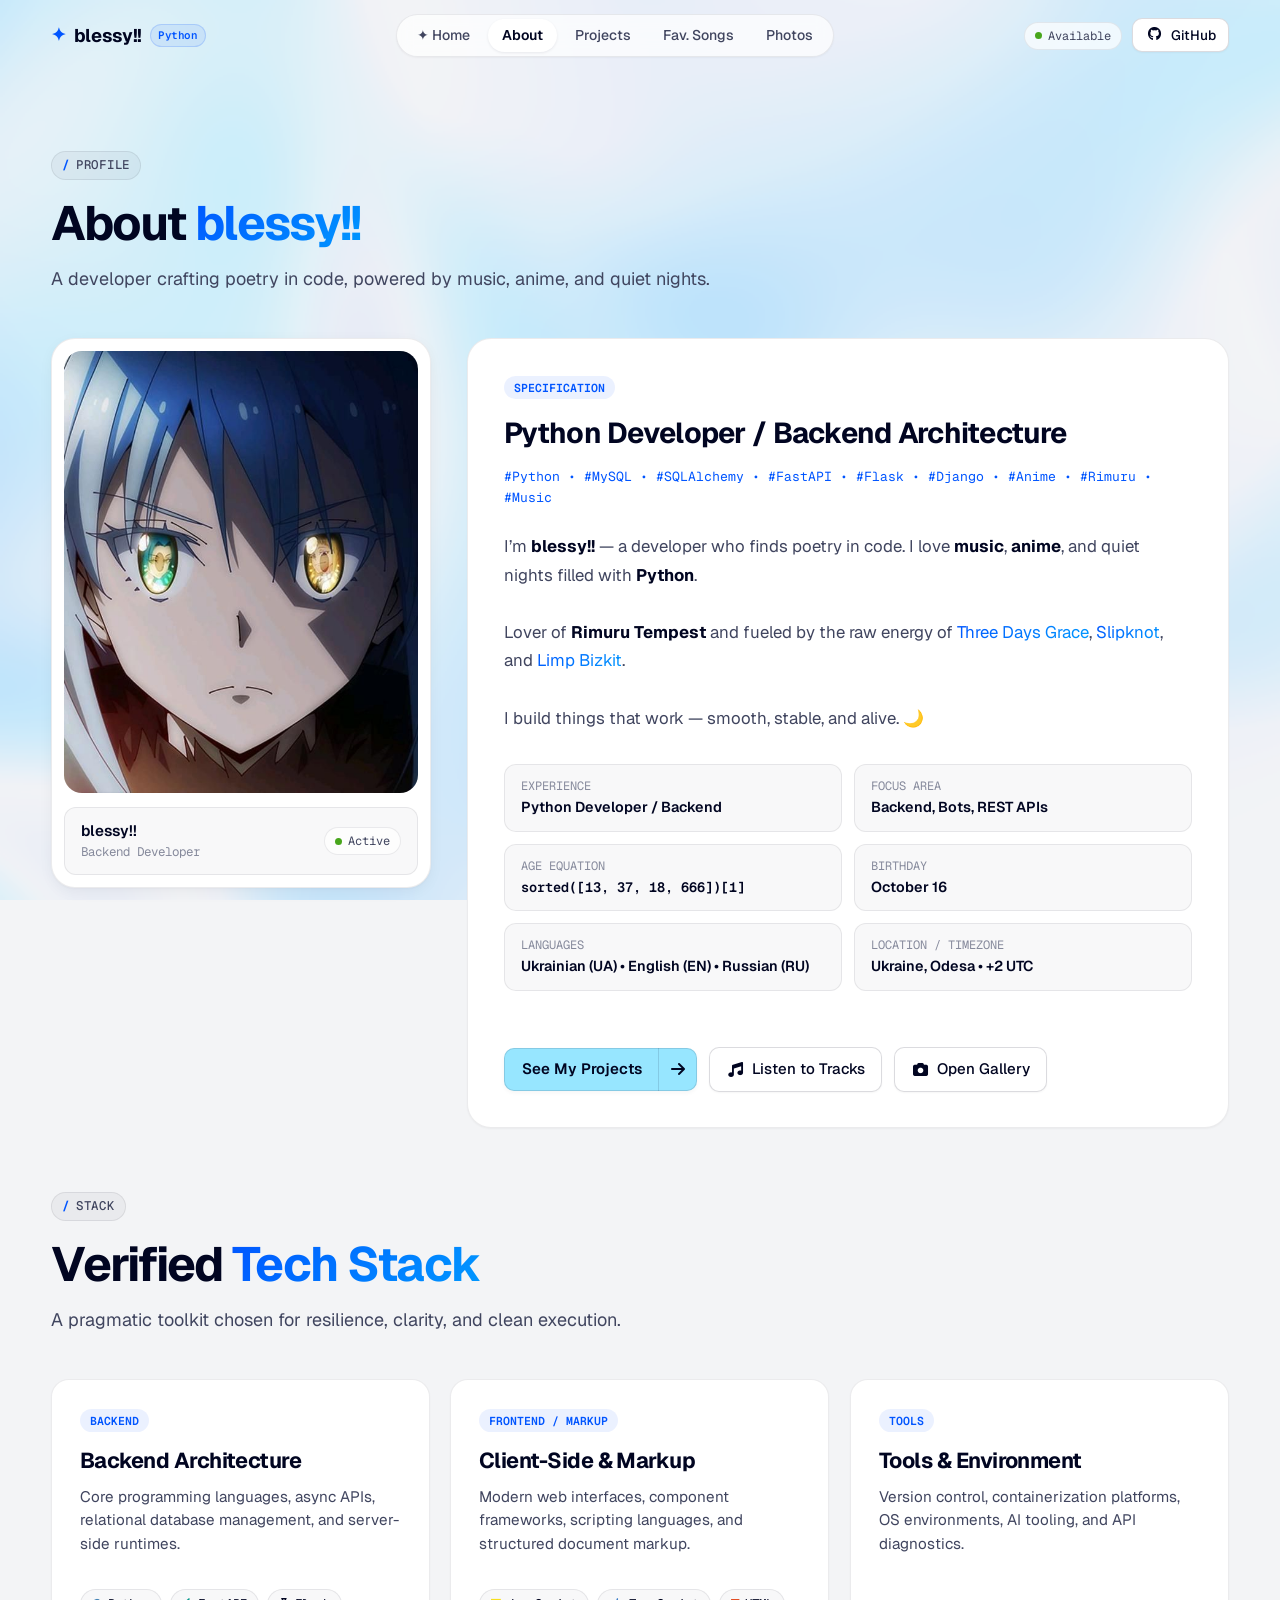
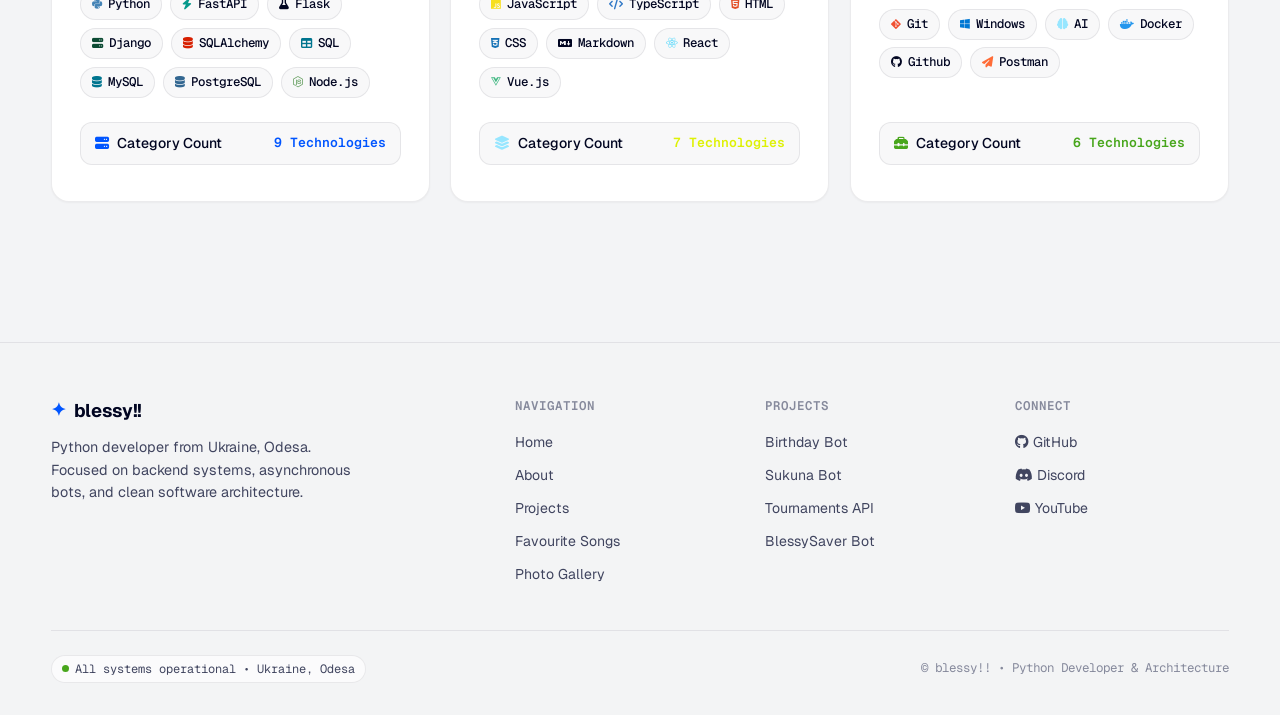
==== commit ba52c033: "update" ====
--- a/about.html
+++ b/about.html
@@ -147,7 +147,7 @@
           <div class="section-head">
             <span class="section-tag"><span class="slash">/</span>stack</span>
             <h2 class="section-title">Verified <span class="accent">Tech Stack</span></h2>
-            <p class="subtitle">Complete toolkit, programming languages, and frameworks sourced directly from my GitHub profile.</p>
+            <p class="subtitle">A pragmatic toolkit chosen for resilience, clarity, and clean execution.</p>
           </div>
 
           <div class="bento-grid">
--- a/style.css
+++ b/style.css
@@ -1087,7 +1087,7 @@
   gap: 24px;
 }
 
-@media (max-width: 480px) {
+@media (max-width: 768px) {
   .projects-grid {
     grid-template-columns: 1fr;
   }
@@ -1418,13 +1418,14 @@
   gap: 16px;
 }
 
-@media (max-width: 480px) {
+@media (max-width: 768px) {
   .tracks-grid {
-    grid-template-columns: 1fr;
+    grid-template-columns: minmax(0, 1fr);
   }
 }
 
 .track-card {
+  min-width: 0;
   background: var(--surface);
   border: 1px solid var(--border);
   border-radius: var(--radius-md);
@@ -1454,6 +1455,7 @@
   display: flex;
   align-items: center;
   gap: 14px;
+  min-width: 0;
 }
 
 .track-cover {
@@ -1533,10 +1535,12 @@
   display: flex;
   align-items: center;
   gap: 10px;
+  min-width: 0;
 }
 
 .track-slider {
   flex-grow: 1;
+  min-width: 0;
   -webkit-appearance: none;
   appearance: none;
   height: 5px;
@@ -2069,6 +2073,129 @@
   transform: translateY(0);
 }
 
+
+/* ==========================================================================
+   Mobile Ergonomics & Responsive Tuning
+   ========================================================================== */
+@media (max-width: 860px) {
+  .burger {
+    min-width: 44px;
+    min-height: 44px;
+  }
+  .filter-btn {
+    padding: 8px 14px;
+    min-height: 38px;
+  }
+  .mockup-sidebar {
+    border-right: none;
+    border-bottom: 1px solid var(--surface-dark-border);
+    padding: 14px 16px;
+  }
+}
+
+@media (max-width: 640px) {
+  .now-playing-banner {
+    flex-direction: column;
+    align-items: flex-start;
+    gap: 12px;
+    padding: 14px 16px;
+  }
+  .now-playing-left {
+    width: 100%;
+    gap: 12px;
+  }
+  .now-playing-info {
+    min-width: 0;
+    flex: 1;
+  }
+  .now-playing-title, .now-playing-artist {
+    white-space: nowrap;
+    overflow: hidden;
+    text-overflow: ellipsis;
+  }
+  .gallery {
+    grid-template-columns: 1fr;
+    gap: 16px;
+  }
+}
+
+@media (max-width: 600px) {
+  .bento-card {
+    padding: 20px 18px;
+    border-radius: var(--radius-md);
+  }
+  .faq-question {
+    padding: 14px 16px;
+    font-size: 0.95rem;
+  }
+  .faq-answer-inner {
+    padding: 0 16px 14px;
+    font-size: 0.9rem;
+  }
+}
+
+@media (max-width: 480px) {
+  .track-card {
+    padding: 12px 14px;
+  }
+  .track-card-main {
+    gap: 10px;
+    min-width: 0;
+  }
+  .track-cover {
+    width: 46px;
+    height: 46px;
+  }
+  .track-title {
+    font-size: 0.9rem;
+  }
+  .track-artist {
+    font-size: 0.78rem;
+  }
+  .track-controls {
+    gap: 4px;
+    flex-shrink: 0;
+  }
+  .ctrl-btn {
+    width: 32px;
+    height: 32px;
+    font-size: 0.8rem;
+  }
+  .ctrl-btn.play-btn {
+    width: 36px;
+    height: 36px;
+    font-size: 0.85rem;
+  }
+  .track-progress-bar {
+    gap: 8px;
+    min-width: 0;
+  }
+  .track-progress-bar .volume-group {
+    display: none;
+  }
+  .mockup-topbar {
+    padding: 10px 14px;
+  }
+  .mockup-path {
+    max-width: 130px;
+    overflow: hidden;
+  }
+  .mockup-path span {
+    overflow: hidden;
+    text-overflow: ellipsis;
+    white-space: nowrap;
+  }
+  .mockup-status {
+    display: none;
+  }
+  .mockup-main {
+    padding: 16px;
+  }
+  .mockup-code {
+    font-size: 0.8rem;
+  }
+}
+
 /* Reduced Motion */
 @media (prefers-reduced-motion: reduce) {
   *, *::before, *::after {
